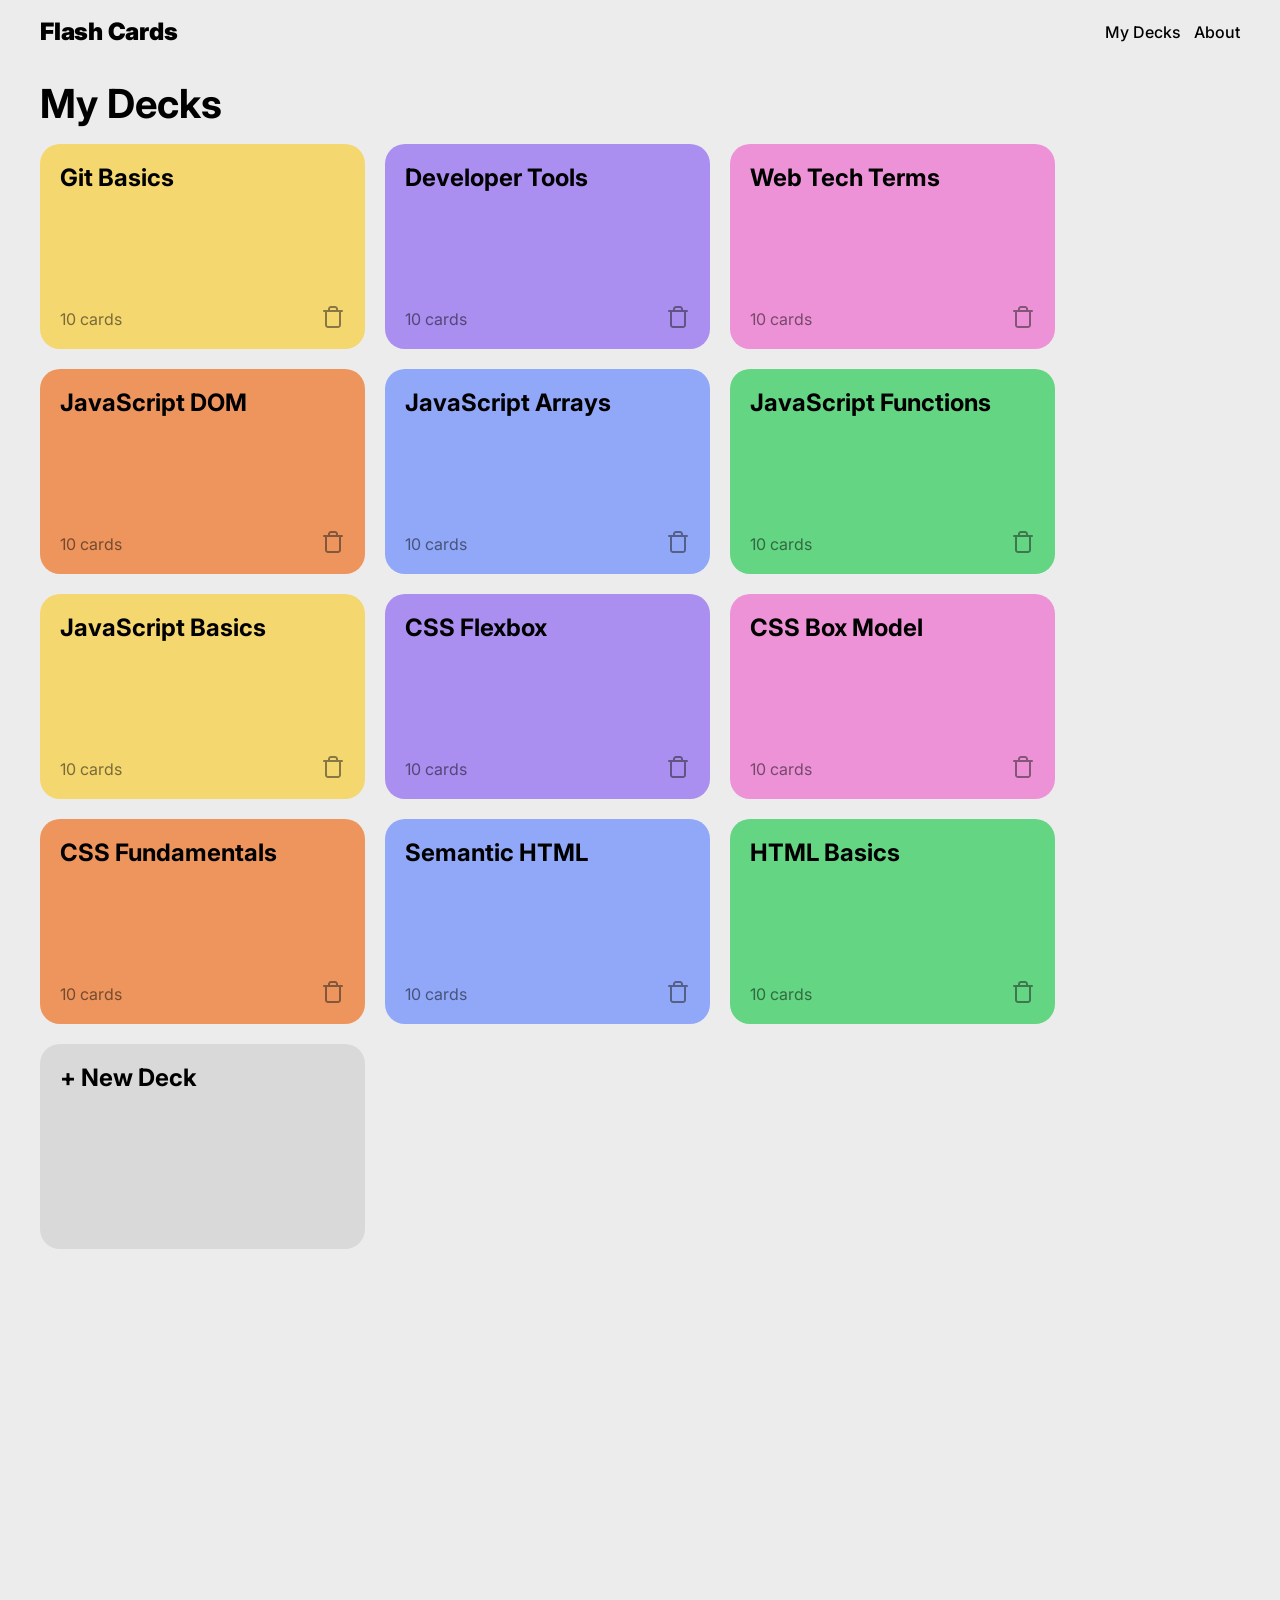
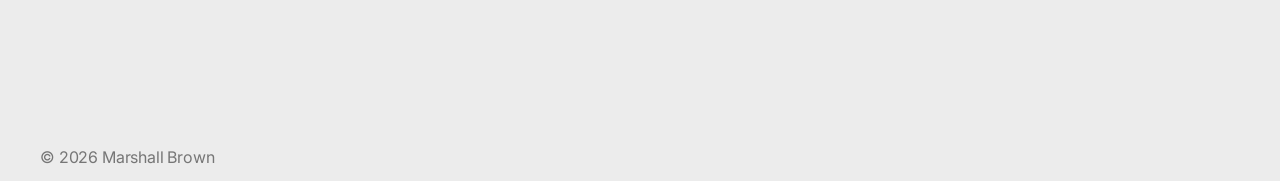
==== index.html @ 4efe269f "feat: added responsive design for smaller screens" ====
<!doctype html>
<html lang="en">
  <head>
    <title>Deck Gallery</title>
    <meta charset="UTF-8" />
    <meta name="viewport" content="width=device-width, initial-scale=1.0" />
    <meta name="author" content="Marshall Landing page for flashcard app" />
    <link href="/app/favicon.ico" rel="favicon" />
    <link href="./assets/css/index.css" rel="stylesheet" />
    <link rel="preconnect" href="https://fonts.googleapis.com" />
    <link rel="preconnect" href="https://fonts.gstatic.com" crossorigin />
    <link
      href="https://fonts.googleapis.com/css2?family=Inter:ital,opsz,wght@0,14..32,100..900;1,14..32,100..900&display=swap"
      rel="stylesheet"
    />
    <script src="assets/js/index.js" type="module"></script>
  </head>
  <body class="page page_type_index">
    <header class="header">
      <h1 class="header__title">
        <a class="header__link" href="#home">Flash Cards</a>
      </h1>
      <nav class="nav">
        <ul class="nav__links">
          <li><a class="nav__link" href="#home">My Decks</a></li>
          <li><a class="nav__link" href="#about">About</a></li>
        </ul>
      </nav>
    </header>
    <main class="page__main-content">
      <section id="home" class="gallery gallery_type_home">
        <h2 class="gallery__title">My Decks</h2>
        <ul class="gallery__list">
          <template id="deck-template">
            <li class="card card_color_green">
              <a class="card__link" href="#">
                <h3 class="card__title"></h3>
              </a>
              <div class="card__row">
                <p class="card__count"></p>
                <button
                  type="button"
                  class="card__delete-btn"
                  aria-label="Delete this deck"
                >
                  <img src="assets/images/delete.svg" alt="trash can" />
                </button>
              </div>
            </li>
          </template>
        </ul>
        <button class="gallery__new-deck-btn">+ New Deck</button>
      </section>
      <section id="deck-view" class="gallery" hidden>
        <div class="gallery__header">
          <h2 class="gallery__title"></h2>
          <button type="button" class="gallery__practice-btn">Practice</button>
        </div>
        <ul class="gallery__list">
          <template id="card-template">
            <li class="card card_color_green">
              <p class="card__text"></p>
              <div class="card__row">
                <button
                  type="button"
                  class="card__flip-btn"
                  aria-label="Show answer"
                ></button>
                <button
                  type="button"
                  class="card__delete-btn"
                  aria-label="Delete this card"
                >
                  <img src="assets/images/delete.svg" alt="" />
                </button>
              </div>
            </li>
          </template>
        </ul>
        <button type="button" class="gallery__new-card-btn">+ New Card</button>
      </section>
      <div id="confirmation-modal" class="modal">
        <div class="modal__container">
          <p class="modal__text"></p>
          <div class="modal__buttons">
            <button type="button" class="modal__btn modal__btn_type_cancel">
              Cancel
            </button>
            <button type="button" class="modal__btn modal__btn_type_confirm">
              Delete
            </button>
          </div>
        </div>
      </div>
      <section id="not-found" class="not-found" hidden>
        <h2 class="not-found__status-code">404</h2>
        <p class="not-found__text">Sorry, nothing found!</p>
      </section>
      <section id="carousel" class="carousel" hidden>
        <h2 class="carousel__title">
          <span></span>
        </h2>
        <div class="carousel__row">
          <button
            type="button"
            aria-label="Go to previous card in deck"
            class="carousel__btn carousel__btn_type_left carousel__btn_disabled"
          ></button>
          <div class="carousel__card">
            <p class="carousel__card_text"></p>
          </div>
          <button
            type="button"
            aria-label="Go to next card in deck"
            class="carousel__btn carousel__btn_type_right"
          ></button>
        </div>
        <button
          type="button"
          aria-label="Flip card"
          class="carousel__btn carousel__btn_type_flip"
        ></button>
      </section>
    </main>
    <footer class="footer">
      <p class="footer__text">&copy; 2026 Marshall Brown</p>
    </footer>
  </body>
</html>
---- assets/css/index.css ----
@import url("../vendor/normalize.css");
@import url("./blocks/page.css");
@import url("./blocks/header.css");
@import url("./blocks/nav.css");
@import url("./blocks/gallery.css");
@import url("./blocks/card.css");
@import url("./blocks/not-found.css");
@import url("./blocks/carousel.css");
@import url("./blocks/footer.css");
@import url("../mobile_bar.css");
@import url("../modal.css");
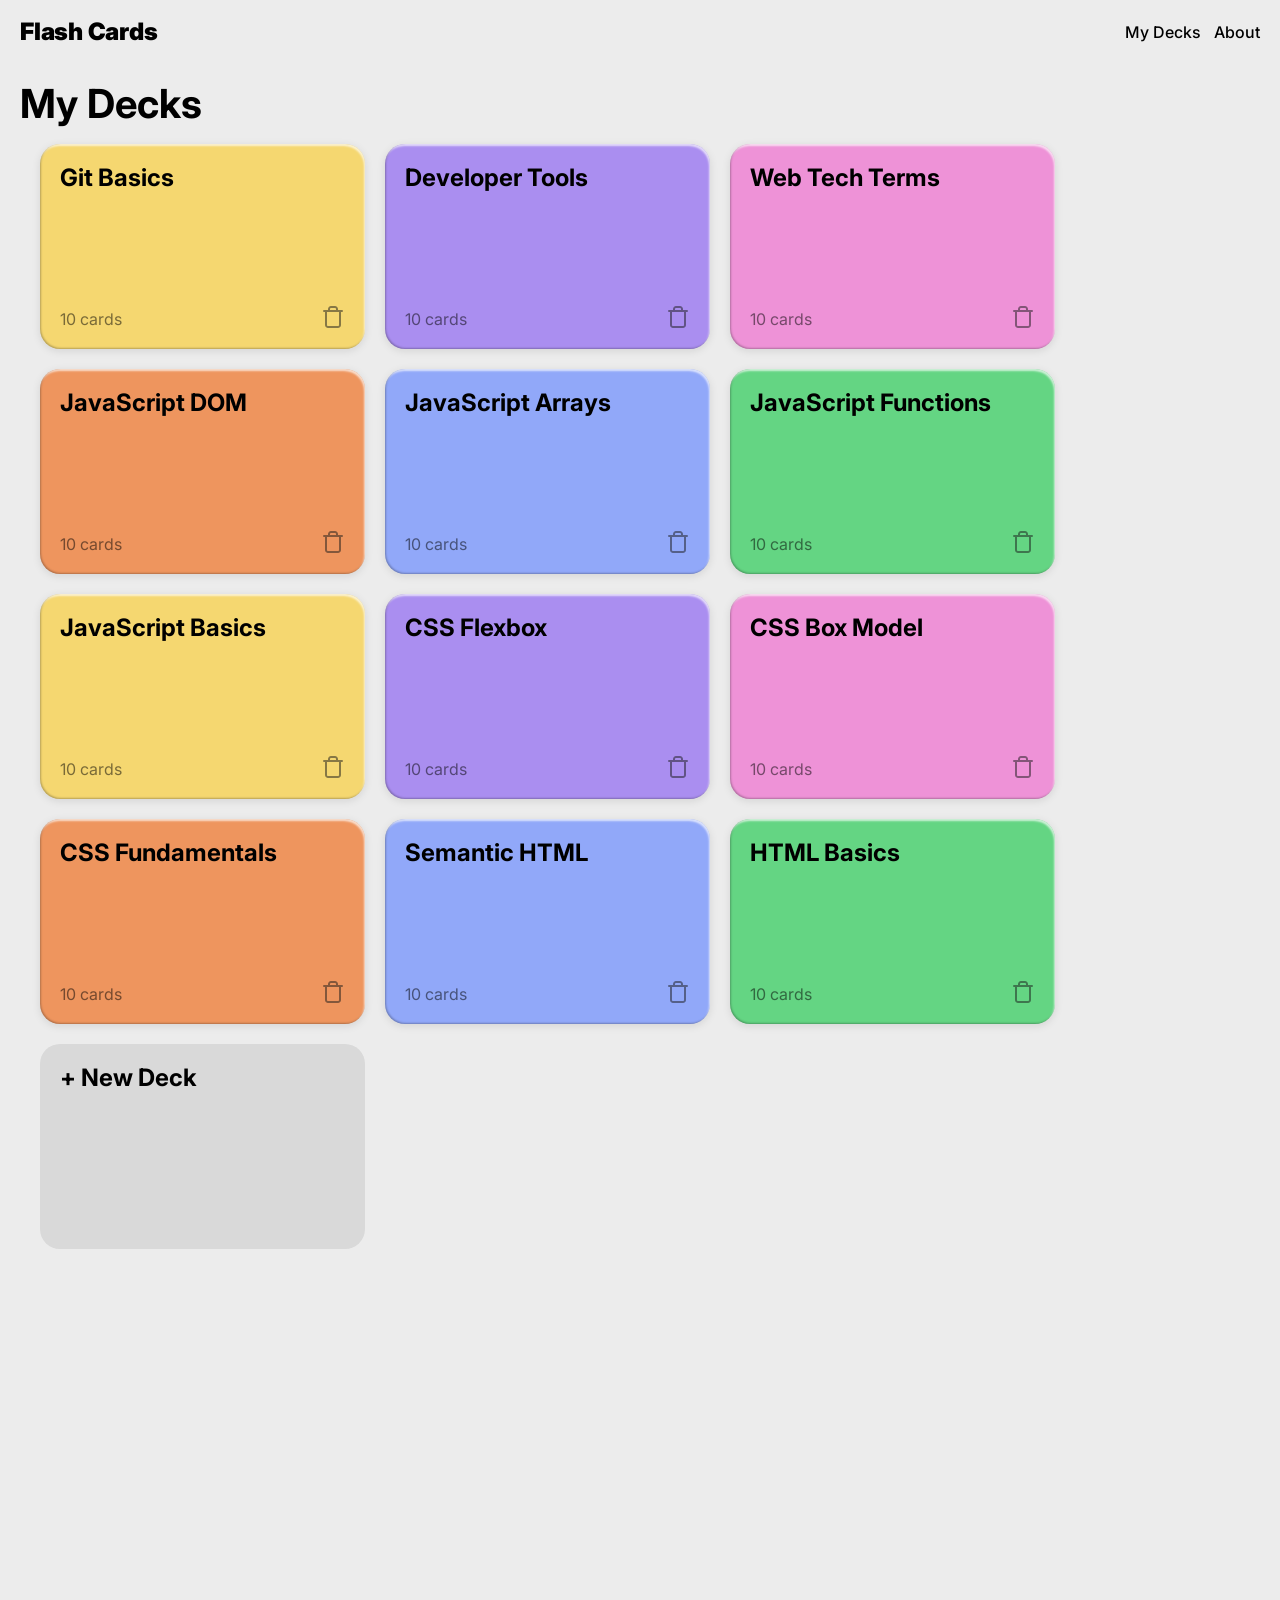
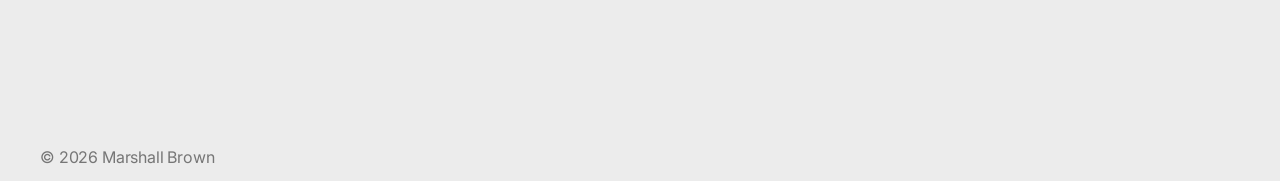
==== commit 56c0cabf: "feat: added browser tab icon" ====
--- a/index.html
+++ b/index.html
@@ -5,6 +5,7 @@
     <meta charset="UTF-8" />
     <meta name="viewport" content="width=device-width, initial-scale=1.0" />
     <meta name="author" content="Marshall Landing page for flashcard app" />
+    <link rel="icon" type="image/png" href="./gallery-vertical-end-white.png" />
     <link href="/app/favicon.ico" rel="favicon" />
     <link href="./assets/css/index.css" rel="stylesheet" />
     <link rel="preconnect" href="https://fonts.googleapis.com" />
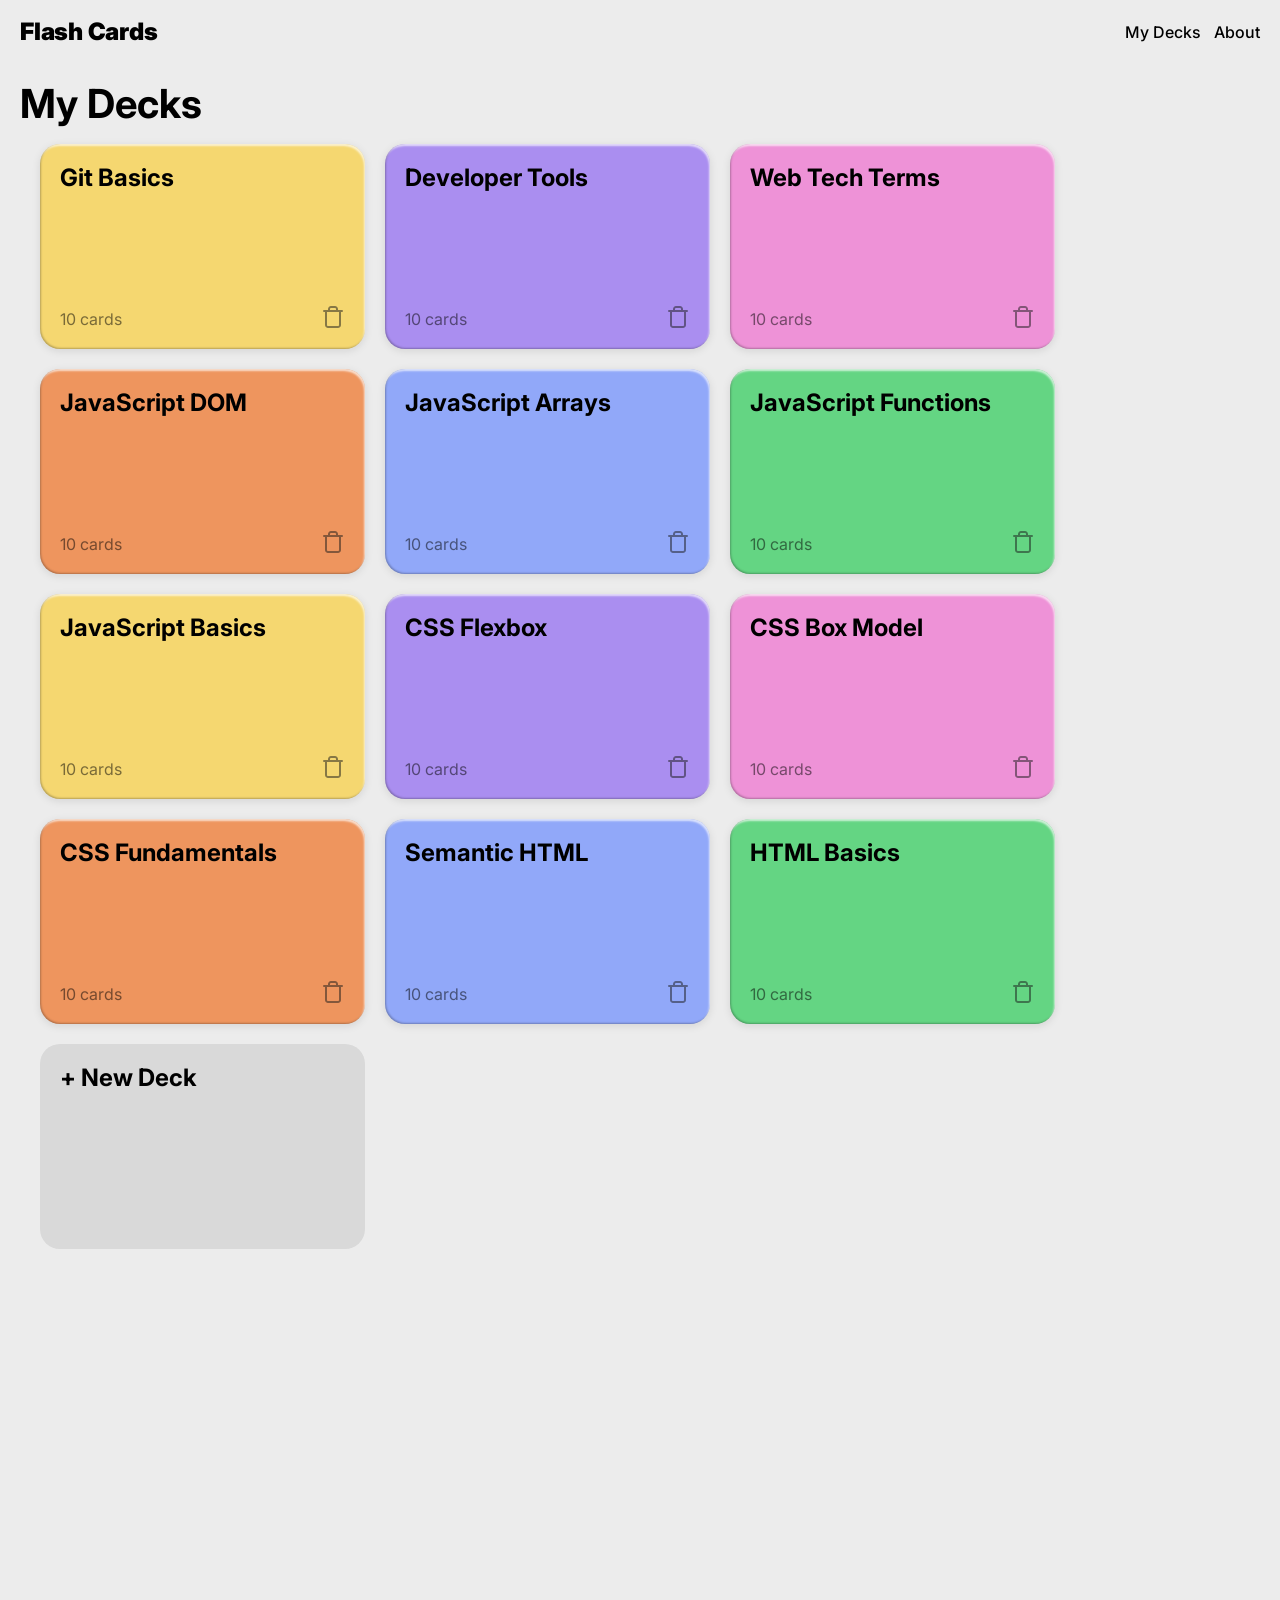
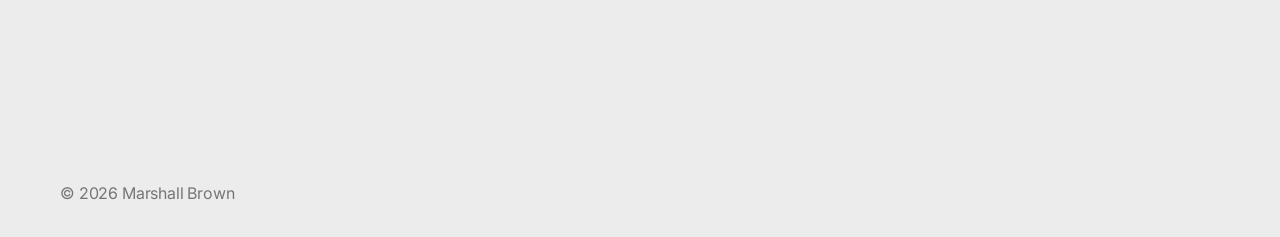
==== commit f950b714: "refining all the code" ====
--- a/index.html
+++ b/index.html
@@ -5,9 +5,13 @@
     <meta charset="UTF-8" />
     <meta name="viewport" content="width=device-width, initial-scale=1.0" />
     <meta name="author" content="Marshall Landing page for flashcard app" />
-    <link rel="icon" type="image/png" href="./gallery-vertical-end-white.png" />
+    <link
+      rel="icon"
+      type="image/png"
+      href="./assets/images/gallery-vertical-end-white.png"
+    />
     <link href="/app/favicon.ico" rel="favicon" />
-    <link href="./assets/css/index.css" rel="stylesheet" />
+    <link href="./assets/css/style.css" rel="stylesheet" />
     <link rel="preconnect" href="https://fonts.googleapis.com" />
     <link rel="preconnect" href="https://fonts.gstatic.com" crossorigin />
     <link
@@ -54,7 +58,7 @@
       </section>
       <section id="deck-view" class="gallery" hidden>
         <div class="gallery__header">
-          <h2 class="gallery__title"></h2>
+          <h2 class="gallery__title">Deck View</h2>
           <button type="button" class="gallery__practice-btn">Practice</button>
         </div>
         <ul class="gallery__list">
@@ -78,7 +82,9 @@
             </li>
           </template>
         </ul>
-        <button type="button" class="gallery__new-card-btn">+ New Card</button>
+        <button type="button" class="gallery__new-card-btn">
+          <span>+ New Card</span>
+        </button>
       </section>
       <div id="confirmation-modal" class="modal">
         <div class="modal__container">
@@ -99,7 +105,7 @@
       </section>
       <section id="carousel" class="carousel" hidden>
         <h2 class="carousel__title">
-          <span></span>
+          <span>Carousel</span>
         </h2>
         <div class="carousel__row">
           <button
--- a/assets/css/style.css
+++ b/assets/css/style.css
@@ -0,0 +1,11 @@
+@import url("../vendor/normalize.css");
+@import url("./blocks/page.css");
+@import url("./blocks/header.css");
+@import url("./blocks/nav.css");
+@import url("./blocks/gallery.css");
+@import url("./blocks/card.css");
+@import url("./blocks/not-found.css");
+@import url("./blocks/carousel.css");
+@import url("./blocks/footer.css");
+@import url("../mobile_bar.css");
+@import url("../modal.css");
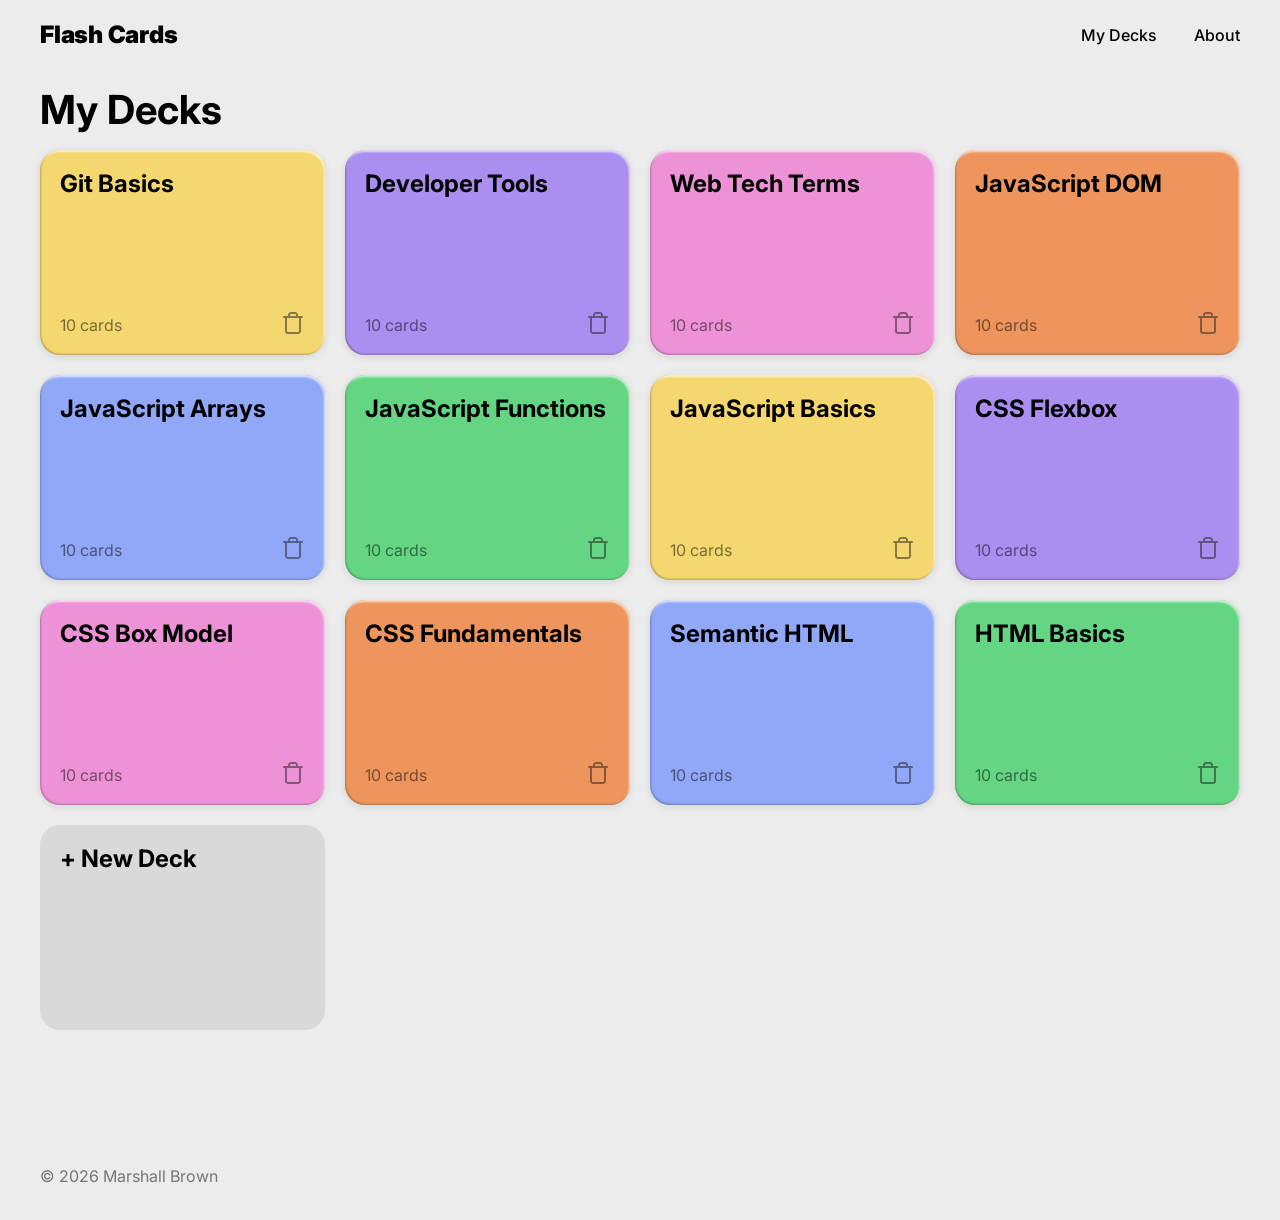
==== commit eb9f6710: "selected new section in a variable" ====
--- a/index.html
+++ b/index.html
@@ -10,7 +10,7 @@
       type="image/png"
       href="./assets/images/gallery-vertical-end-white.png"
     />
-    <link href="/app/favicon.ico" rel="favicon" />
+    <link href="./favicon.ico" rel="favicon" />
     <link href="./assets/css/style.css" rel="stylesheet" />
     <link rel="preconnect" href="https://fonts.googleapis.com" />
     <link rel="preconnect" href="https://fonts.gstatic.com" crossorigin />
@@ -128,6 +128,7 @@
           class="carousel__btn carousel__btn_type_flip"
         ></button>
       </section>
+      <section id="new-deck-view"></section>
     </main>
     <footer class="footer">
       <p class="footer__text">&copy; 2026 Marshall Brown</p>
--- a/assets/css/style.css
+++ b/assets/css/style.css
@@ -7,5 +7,5 @@
 @import url("./blocks/not-found.css");
 @import url("./blocks/carousel.css");
 @import url("./blocks/footer.css");
-@import url("../mobile_bar.css");
-@import url("../modal.css");
+@import url("./mobile_bar.css");
+@import url("./modal.css");
